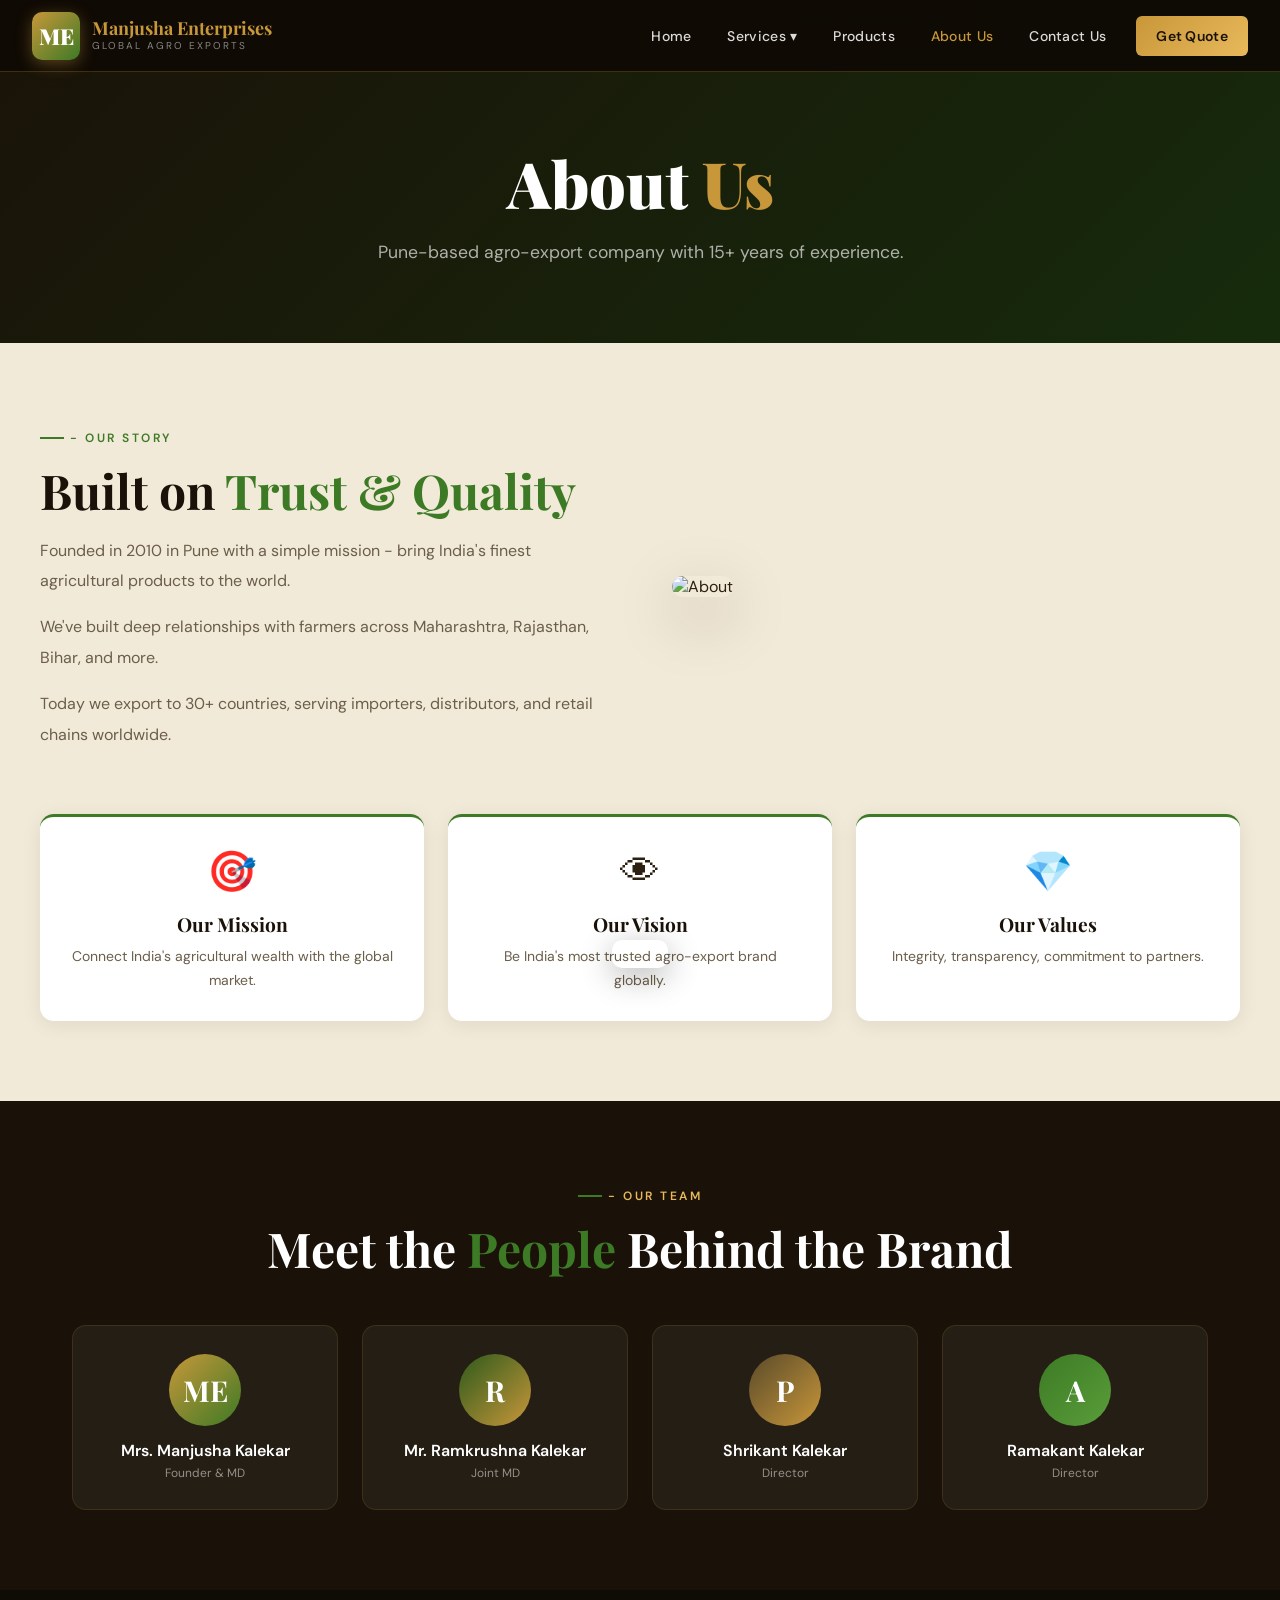
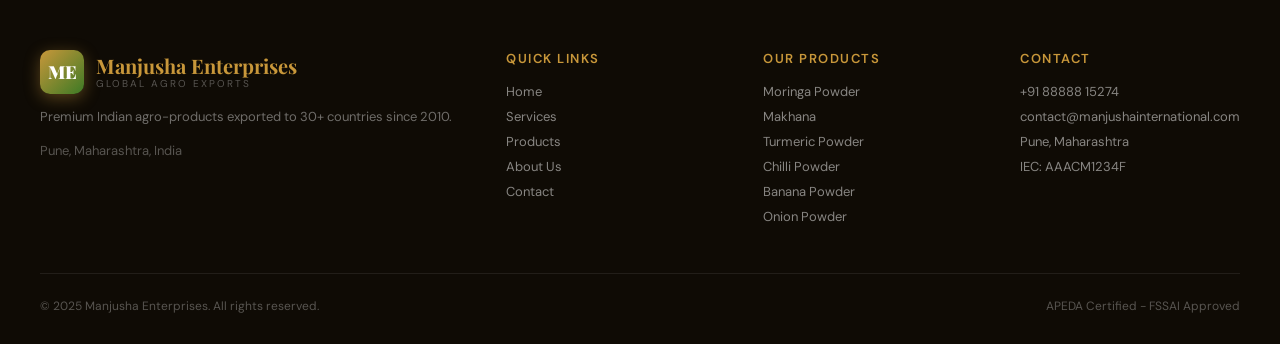
==== about.html @ edf86b92 "Modularization" ====
﻿<!DOCTYPE html>
<html lang="en">
<head>
  <meta charset="UTF-8">
  <meta name="viewport" content="width=device-width, initial-scale=1.0">
  <title>Manjusha Enterprises - Global Agro Exports</title>
  <link href="https://fonts.googleapis.com/css2?family=Playfair+Display:wght@400;600;700;900&family=DM+Sans:wght@300;400;500;600&display=swap" rel="stylesheet">
  <link rel="stylesheet" href="css/variables.css">
  <link rel="stylesheet" href="css/base.css">
  <link rel="stylesheet" href="css/navbar.css">
  <link rel="stylesheet" href="css/hero.css">
  <link rel="stylesheet" href="css/sections.css">
  <link rel="stylesheet" href="css/products.css">
  <link rel="stylesheet" href="css/services.css">
  <link rel="stylesheet" href="css/about.css">
  <link rel="stylesheet" href="css/contact.css">
  <link rel="stylesheet" href="css/footer.css">
  <link rel="stylesheet" href="css/components.css">
  <link rel="stylesheet" href="css/responsive.css">
</head>
<body>
<!-- NAVBAR -->
<nav>
  <a class="logo-wrap" href="index.html">
    <div class="logo-icon">ME</div>
    <div class="logo-text">
      <span class="logo-name">Manjusha Enterprises</span>
      <span class="logo-tagline">Global Agro Exports</span>
    </div>
  </a>
  <ul class="nav-links">
    <li><a href="index.html">Home</a></li>
    <li class="has-dropdown">
      <a href="services.html">Services &#9662;</a>
      <div class="dropdown">
        <a href="services.html#export-services">Export Services</a>
        <a href="services.html#import-services">Import Services</a>
      </div>
    </li>
    <li><a href="products.html">Products</a></li>
    <li><a href="about.html" class="active">About Us</a></li>
    <li><a href="contact.html">Contact Us</a></li>
    <li><a href="contact.html" class="nav-cta">Get Quote</a></li>
  </ul>
  <div class="hamburger" onclick="toggleMobile()"><span></span><span></span><span></span></div>
</nav>

<div class="mobile-menu" id="mobileMenu">
  <a href="index.html">Home</a>
  <a href="services.html">Services</a>
  <a href="products.html">Products</a>
  <a href="about.html">About Us</a>
  <a href="contact.html">Contact Us</a>
</div>
<div class="page-hero"><h1>About <em>Us</em></h1><p>Pune-based agro-export company with 15+ years of experience.</p></div>
<section style="background:var(--cream2);padding:80px 2rem;">
  <div class="about-full">
    <div style="display:grid;grid-template-columns:1fr 1fr;gap:4rem;align-items:center;margin-bottom:4rem;">
      <div>
        <span class="section-tag">- Our Story</span>
        <h2 class="section-title">Built on <em>Trust &amp; Quality</em></h2>
        <p style="color:var(--text-light);line-height:1.9;margin-bottom:1rem;">Founded in 2010 in Pune with a simple mission - bring India's finest agricultural products to the world.</p>
        <p style="color:var(--text-light);line-height:1.9;margin-bottom:1rem;">We've built deep relationships with farmers across Maharashtra, Rajasthan, Bihar, and more.</p>
        <p style="color:var(--text-light);line-height:1.9;">Today we export to 30+ countries, serving importers, distributors, and retail chains worldwide.</p>
      </div>
      <div><img src="https://images.unsplash.com/photo-1542838132-92c53300491e?w=800&q=80" alt="About" style="width:100%;height:380px;object-fit:cover;border-radius:16px;box-shadow:var(--shadow-deep);"></div>
    </div>
    <div class="mission-grid">
      <div class="mission-card"><span class="mission-emoji">&#127919;</span><div class="mission-title">Our Mission</div><div class="mission-text">Connect India's agricultural wealth with the global market.</div></div>
      <div class="mission-card"><span class="mission-emoji">&#128065;</span><div class="mission-title">Our Vision</div><div class="mission-text">Be India's most trusted agro-export brand globally.</div></div>
      <div class="mission-card"><span class="mission-emoji">&#128142;</span><div class="mission-title">Our Values</div><div class="mission-text">Integrity, transparency, commitment to partners.</div></div>
    </div>
  </div>
</section>
<div class="team-strip"><div style="max-width:1200px;margin:0 auto;padding:0 2rem;">
  <div style="text-align:center;margin-bottom:3rem;">
    <span class="section-tag" style="color:var(--gold-light);justify-content:center;">- Our Team</span>
    <h2 class="section-title" style="color:#fff;">Meet the <em>People</em> Behind the Brand</h2>
  </div>
  <div class="team-grid">
    <div class="team-card"><div class="team-avatar">ME</div><div class="team-name">Mrs. Manjusha Kalekar</div><div class="team-role">Founder &amp; MD</div></div>
    <div class="team-card"><div class="team-avatar" style="background:linear-gradient(135deg,var(--green),var(--gold))">R</div><div class="team-name">Mr. Ramkrushna Kalekar</div><div class="team-role">Joint MD</div></div>
    <div class="team-card"><div class="team-avatar" style="background:linear-gradient(135deg,#5A4A2A,var(--gold))">P</div><div class="team-name">Shrikant Kalekar</div><div class="team-role">Director</div></div>
    <div class="team-card"><div class="team-avatar" style="background:linear-gradient(135deg,var(--green-mid),var(--green-light))">A</div><div class="team-name">Ramakant Kalekar</div><div class="team-role">Director</div></div>
  </div>
</div></div>
<!-- FOOTER -->
<footer>
  <div class="footer-inner">
    <div class="footer-brand">
      <div class="logo-wrap" style="margin-bottom:12px;">
        <div class="logo-icon" style="width:44px;height:44px;font-size:18px;">ME</div>
        <div class="logo-text">
          <span class="logo-name">Manjusha Enterprises</span>
          <span class="logo-tagline" style="color:rgba(255,255,255,0.3);">Global Agro Exports</span>
        </div>
      </div>
      <p>Premium Indian agro-products exported to 30+ countries since 2010.</p>
      <p style="margin-top:12px; color:rgba(255,255,255,0.3);">Pune, Maharashtra, India</p>
    </div>
    <div class="footer-col">
      <h4>Quick Links</h4>
      <a href="index.html">Home</a>
      <a href="services.html">Services</a>
      <a href="products.html">Products</a>
      <a href="about.html">About Us</a>
      <a href="contact.html">Contact</a>
    </div>
    <div class="footer-col">
      <h4>Our Products</h4>
      <a href="products.html">Moringa Powder</a>
      <a href="products.html">Makhana</a>
      <a href="products.html">Turmeric Powder</a>
      <a href="products.html">Chilli Powder</a>
      <a href="products.html">Banana Powder</a>
      <a href="products.html">Onion Powder</a>
    </div>
    <div class="footer-col">
      <h4>Contact</h4>
      <a href="tel:+918888815274">+91 88888 15274</a>
      <a href="mailto:contact@manjushainternational.com">contact@manjushainternational.com</a>
      <a href="contact.html">Pune, Maharashtra</a>
      <a href="#">IEC: AAACM1234F</a>
    </div>
  </div>
  <div class="footer-bottom">
    <p>&copy; 2025 Manjusha Enterprises. All rights reserved.</p>
    <p>APEDA Certified - FSSAI Approved</p>
  </div>
</footer>

<div class="toast" id="toast"></div>
<script src="js/config.js"></script>
<script src="js/data.js"></script>
<script src="js/navigation.js"></script>
<script src="js/main.js"></script>
</body>
</html>
---- css/variables.css ----
﻿:root {
  --gold: #C8973A; --gold-light: #E8B95A;
  --dark: #1A1208; --deep: #0F0B05;
  --cream: #FAF6EE; --cream2: #F2EAD8;
  --green: #2D5A1B; --green-mid: #3D7A25; --green-light: #5A9E3A;
  --red-dot: #E63946;
  --text: #2C2010; --text-light: #6B5E4A; --white: #FFFFFF;
  --shadow: 0 8px 32px rgba(26,18,8,0.15);
  --shadow-deep: 0 20px 60px rgba(26,18,8,0.25);
}
---- css/base.css ----
﻿* { margin:0; padding:0; box-sizing:border-box; }
html { scroll-behavior:smooth; }
body { font-family:'DM Sans',sans-serif; background:var(--cream); color:var(--text); overflow-x:hidden; }
section { padding:80px 2rem; }
.container { max-width:1200px; margin:0 auto; }
@keyframes fadeInUp { from{opacity:0;transform:translateY(30px)} to{opacity:1;transform:translateY(0)} }
@keyframes fadeInRight { from{opacity:0;transform:translateX(30px)} to{opacity:1;transform:translateX(0)} }
---- css/navbar.css ----
﻿nav {
  position:fixed; top:0; left:0; right:0; z-index:1000;
  background:rgba(15,11,5,0.96); backdrop-filter:blur(12px);
  border-bottom:1px solid rgba(200,151,58,0.25);
  padding:0 2rem; display:flex; align-items:center; justify-content:space-between; height:72px;
}
.logo-wrap { display:flex; align-items:center; gap:12px; text-decoration:none; }
.logo-icon {
  width:48px; height:48px; background:linear-gradient(135deg,var(--gold),var(--green-mid));
  border-radius:10px; display:flex; align-items:center; justify-content:center;
  font-family:'Playfair Display',serif; font-size:22px; font-weight:900; color:white;
  box-shadow:0 4px 16px rgba(200,151,58,0.4);
}
.logo-text { display:flex; flex-direction:column; }
.logo-name { font-family:'Playfair Display',serif; font-size:18px; font-weight:700; color:var(--gold); line-height:1.1; }
.logo-tagline { font-size:10px; color:rgba(255,255,255,0.5); letter-spacing:2px; text-transform:uppercase; }
.nav-links { display:flex; align-items:center; gap:0; list-style:none; }
.nav-links li { position:relative; }
.nav-links a {
  display:block; padding:0 18px; height:72px; line-height:72px;
  color:rgba(255,255,255,0.85); text-decoration:none; font-size:14px; font-weight:500;
  letter-spacing:0.3px; transition:color 0.2s,background 0.2s;
}
.nav-links a:hover { color:var(--gold); background:rgba(200,151,58,0.08); }
.nav-links a.active { color:var(--gold); }
.has-dropdown:hover .dropdown { display:block; }
.dropdown {
  display:none; position:absolute; top:72px; left:0;
  background:rgba(15,11,5,0.98); border:1px solid rgba(200,151,58,0.2);
  border-top:2px solid var(--gold); min-width:200px;
  box-shadow:0 16px 40px rgba(0,0,0,0.4); border-radius:0 0 8px 8px;
}
.dropdown a { height:auto; line-height:1.4; padding:12px 20px; font-size:13px; display:flex; align-items:center; gap:8px; }
.dropdown a::before { content:'\2192'; color:var(--gold); font-size:11px; }
.nav-cta {
  background:linear-gradient(135deg,var(--gold),var(--gold-light)) !important;
  color:var(--dark) !important; font-weight:600 !important; border-radius:6px; margin-left:12px;
  padding:0 20px !important; height:40px !important; line-height:40px !important; align-self:center;
}
.nav-cta:hover { opacity:0.9; }
.hamburger { display:none; flex-direction:column; gap:5px; cursor:pointer; padding:4px; }
.hamburger span { display:block; width:24px; height:2px; background:var(--gold); border-radius:2px; transition:0.3s; }
.mobile-menu {
  position:fixed; inset:0; top:72px; background:rgba(15,11,5,0.98); z-index:999;
  padding:2rem; display:flex; flex-direction:column; transform:translateX(100%); transition:transform 0.3s;
}
.mobile-menu.open { transform:translateX(0); }
.mobile-menu a {
  color:rgba(255,255,255,0.8); text-decoration:none; font-size:18px; padding:16px 0;
  border-bottom:1px solid rgba(255,255,255,0.06); font-weight:500;
}
.mobile-menu a:hover { color:var(--gold); }
---- css/hero.css ----
﻿.banner-slider { position:relative; overflow:hidden; height:100vh; min-height:600px; }
.slide { position:absolute; inset:0; opacity:0; transition:opacity 0.8s ease; display:flex; align-items:center; }
.slide.active-slide { opacity:1; }
.slide-bg { position:absolute; inset:0; background-size:cover; background-position:center; }
.slide-overlay { position:absolute; inset:0; background:linear-gradient(120deg,rgba(15,11,5,0.85) 0%,rgba(15,11,5,0.4) 100%); }
.slide-content { position:relative; z-index:2; max-width:1200px; margin:0 auto; padding:100px 2rem 0; width:100%; }
.slide-content h1 { font-family:'Playfair Display',serif; font-size:clamp(2.5rem,5vw,4.2rem); font-weight:900; color:#fff; line-height:1.1; margin-bottom:1.2rem; max-width:620px; }
.slide-content h1 em { color:var(--gold); font-style:normal; }
.slide-content p { color:rgba(255,255,255,0.75); font-size:1.05rem; max-width:480px; line-height:1.8; margin-bottom:1.8rem; }
.hero-badge { display:inline-flex; align-items:center; gap:8px; background:rgba(200,151,58,0.15); border:1px solid rgba(200,151,58,0.3); color:var(--gold); padding:6px 16px; border-radius:100px; font-size:12px; font-weight:600; letter-spacing:2px; text-transform:uppercase; margin-bottom:1.5rem; }
.hero-buttons { display:flex; gap:1rem; flex-wrap:wrap; }
.slider-dots { position:absolute; bottom:32px; left:50%; transform:translateX(-50%); display:flex; gap:8px; z-index:10; }
.s-dot { width:8px; height:8px; border-radius:50%; background:rgba(255,255,255,0.35); cursor:pointer; transition:all 0.3s; border:none; }
.s-dot.active { background:var(--gold); width:24px; border-radius:4px; }
---- css/sections.css ----
﻿.section-tag { display:inline-flex; align-items:center; gap:6px; color:var(--green-mid); font-size:12px; font-weight:600; letter-spacing:2.5px; text-transform:uppercase; margin-bottom:1rem; }
.section-tag::before { content:''; display:block; width:24px; height:2px; background:var(--green-mid); }
.section-title { font-family:'Playfair Display',serif; font-size:clamp(2rem,4vw,3rem); font-weight:700; color:var(--dark); line-height:1.2; margin-bottom:1rem; }
.section-title em { color:var(--green-mid); font-style:normal; }
.section-sub { font-size:1.05rem; color:var(--text-light); line-height:1.8; max-width:600px; margin-bottom:3rem; }
.page-hero { background:linear-gradient(135deg,var(--dark) 0%,#162b0c 100%); padding:140px 2rem 80px; text-align:center; }
.page-hero h1 { font-family:'Playfair Display',serif; font-size:clamp(2.5rem,5vw,4rem); font-weight:900; color:var(--white); margin-bottom:1rem; }
.page-hero h1 em { color:var(--gold); font-style:normal; }
.page-hero p { color:rgba(255,255,255,0.65); font-size:1.1rem; max-width:600px; margin:0 auto; }
.certifications { background:var(--cream); padding:40px 2rem; border-top:1px solid rgba(200,151,58,0.15); }
.cert-row { max-width:1200px; margin:0 auto; display:flex; align-items:center; justify-content:center; gap:3rem; flex-wrap:wrap; }
.cert-badge { display:flex; align-items:center; gap:8px; font-size:13px; font-weight:600; color:var(--text-light); }
.cert-badge span { font-size:1.4rem; }
.about-strip { background:var(--dark); padding:80px 2rem; }
.about-inner { max-width:1200px; margin:0 auto; display:grid; grid-template-columns:1fr 1fr; gap:5rem; align-items:center; }
.about-img-wrap { position:relative; }
.about-img-wrap img { width:100%; height:420px; object-fit:cover; border-radius:16px; box-shadow:var(--shadow-deep); }
.about-badge-float { position:absolute; bottom:-20px; right:-20px; background:var(--gold); color:var(--dark); border-radius:12px; padding:16px 20px; font-family:'Playfair Display',serif; font-weight:700; font-size:14px; text-align:center; box-shadow:0 8px 24px rgba(200,151,58,0.4); }
.about-badge-float strong { display:block; font-size:2rem; }
.about-text .section-title { color:var(--white); }
.about-text .section-sub { color:rgba(255,255,255,0.65); }
.about-features { display:flex; flex-direction:column; gap:14px; margin-top:1.5rem; }
.feat-item { display:flex; align-items:flex-start; gap:12px; background:rgba(255,255,255,0.05); border:1px solid rgba(200,151,58,0.15); border-radius:10px; padding:14px 16px; }
.feat-icon { width:36px; height:36px; min-width:36px; background:rgba(200,151,58,0.15); border-radius:8px; display:flex; align-items:center; justify-content:center; font-size:16px; }
.feat-title { font-weight:600; color:var(--white); font-size:14px; }
.feat-desc { font-size:12px; color:rgba(255,255,255,0.5); margin-top:2px; }
.world-section { background:linear-gradient(160deg,var(--dark) 0%,#1a2e10 100%); padding:80px 2rem; text-align:center; }
.world-section .section-title { color:var(--white); }
.world-section .section-sub { color:rgba(255,255,255,0.6); margin:0 auto 3rem; }
.map-container { position:relative; max-width:900px; margin:0 auto; background:rgba(255,255,255,0.03); border:1px solid rgba(200,151,58,0.15); border-radius:20px; padding:2rem; box-shadow:0 0 60px rgba(45,90,27,0.3); }
.world-svg { width:100%; height:auto; }
@keyframes pulse-red { 0%{r:5;opacity:1} 50%{r:7;opacity:0.7} 100%{r:5;opacity:1} }
.country-tags { display:flex; flex-wrap:wrap; gap:8px; justify-content:center; margin-top:2rem; }
.c-tag { background:rgba(200,151,58,0.12); border:1px solid rgba(200,151,58,0.25); color:var(--gold); font-size:12px; font-weight:500; padding:5px 14px; border-radius:100px; }
---- css/products.css ----
﻿.products-section { background:var(--cream2); padding:80px 2rem; }
.products-grid { display:grid; grid-template-columns:repeat(auto-fill,minmax(260px,1fr)); gap:24px; margin-bottom:3rem; }
.prod-card { background:var(--white); border-radius:16px; overflow:hidden; box-shadow:0 4px 20px rgba(26,18,8,0.08); transition:transform 0.3s,box-shadow 0.3s; cursor:pointer; }
.prod-card:hover { transform:translateY(-6px); box-shadow:0 16px 48px rgba(26,18,8,0.16); }
.prod-img { position:relative; overflow:hidden; }
.prod-img img { width:100%; height:200px; object-fit:cover; transition:transform 0.4s; }
.prod-card:hover .prod-img img { transform:scale(1.06); }
.prod-tag { position:absolute; top:12px; right:12px; background:var(--green); color:white; font-size:10px; font-weight:600; letter-spacing:1px; text-transform:uppercase; padding:4px 10px; border-radius:100px; }
.prod-info { padding:18px 20px; }
.prod-name { font-family:'Playfair Display',serif; font-size:1.15rem; font-weight:700; color:var(--dark); margin-bottom:6px; }
.prod-desc { font-size:13px; color:var(--text-light); line-height:1.6; }
.prod-footer { display:flex; align-items:center; justify-content:space-between; margin-top:14px; padding-top:14px; border-top:1px solid var(--cream2); }
.prod-origin { font-size:11px; color:var(--green-mid); font-weight:600; display:flex; align-items:center; gap:4px; }
.prod-btn { background:var(--green); color:white; font-size:12px; font-weight:600; padding:6px 14px; border-radius:6px; text-decoration:none; transition:background 0.2s; border:none; cursor:pointer; }
.prod-btn:hover { background:var(--green-mid); }
.view-all-wrap { text-align:center; margin-top:1rem; }
---- css/services.css ----
﻿.services-grid { max-width:1200px; margin:0 auto; display:grid; grid-template-columns:repeat(auto-fill,minmax(340px,1fr)); gap:28px; }
.service-card { background:var(--white); border-radius:16px; overflow:hidden; box-shadow:0 4px 20px rgba(26,18,8,0.08); transition:transform 0.3s,box-shadow 0.3s; }
.service-card:hover { transform:translateY(-6px); box-shadow:0 16px 48px rgba(26,18,8,0.14); }
.svc-img { width:100%; height:200px; object-fit:cover; }
.svc-body { padding:24px; }
.svc-icon { width:48px; height:48px; border-radius:10px; background:linear-gradient(135deg,var(--green),var(--green-light)); display:flex; align-items:center; justify-content:center; font-size:22px; margin-bottom:14px; box-shadow:0 4px 12px rgba(45,90,27,0.3); }
.svc-title { font-family:'Playfair Display',serif; font-size:1.25rem; font-weight:700; color:var(--dark); margin-bottom:8px; }
.svc-desc { color:var(--text-light); font-size:14px; line-height:1.7; }
.svc-list { margin-top:14px; padding-left:0; list-style:none; display:flex; flex-direction:column; gap:6px; }
.svc-list li { font-size:13px; color:var(--text-light); display:flex; align-items:center; gap:8px; }
.svc-list li::before { content:'\2713'; color:var(--green-mid); font-weight:700; }
---- css/about.css ----
﻿.about-full { max-width:1200px; margin:0 auto; }
.mission-grid { display:grid; grid-template-columns:repeat(3,1fr); gap:24px; margin-top:3rem; }
.mission-card { background:var(--white); border-radius:14px; padding:28px; box-shadow:0 4px 20px rgba(26,18,8,0.08); border-top:3px solid var(--green-mid); text-align:center; }
.mission-emoji { font-size:2.5rem; margin-bottom:14px; display:block; }
.mission-title { font-family:'Playfair Display',serif; font-size:1.2rem; font-weight:700; color:var(--dark); margin-bottom:8px; }
.mission-text { font-size:14px; color:var(--text-light); line-height:1.7; }
.team-strip { background:var(--dark); padding:80px 2rem; }
.team-grid { max-width:1200px; margin:0 auto; display:grid; grid-template-columns:repeat(auto-fill,minmax(220px,1fr)); gap:24px; }
.team-card { background:rgba(255,255,255,0.05); border:1px solid rgba(200,151,58,0.15); border-radius:14px; padding:28px 20px; text-align:center; transition:border-color 0.3s; }
.team-card:hover { border-color:var(--gold); }
.team-avatar { width:72px; height:72px; border-radius:50%; margin:0 auto 14px; background:linear-gradient(135deg,var(--gold),var(--green-mid)); display:flex; align-items:center; justify-content:center; font-family:'Playfair Display',serif; font-size:1.8rem; font-weight:700; color:white; }
.team-name { font-weight:600; color:var(--white); margin-bottom:4px; }
.team-role { font-size:12px; color:rgba(255,255,255,0.5); }
---- css/contact.css ----
﻿.contact-grid { max-width:1200px; margin:0 auto; display:grid; grid-template-columns:1fr 1.6fr; gap:4rem; align-items:start; }
.contact-info h3 { font-family:'Playfair Display',serif; font-size:1.6rem; font-weight:700; color:var(--dark); margin-bottom:1.5rem; }
.contact-items { display:flex; flex-direction:column; gap:20px; }
.contact-item { display:flex; align-items:flex-start; gap:14px; }
.ci-icon { width:44px; height:44px; min-width:44px; background:linear-gradient(135deg,var(--green),var(--green-light)); border-radius:10px; display:flex; align-items:center; justify-content:center; font-size:18px; box-shadow:0 4px 12px rgba(45,90,27,0.3); }
.ci-label { font-size:11px; font-weight:600; color:var(--text-light); text-transform:uppercase; letter-spacing:1px; }
.ci-val { font-size:15px; color:var(--dark); font-weight:500; margin-top:2px; }
.query-section { background:var(--cream2); padding:80px 2rem; }
.form-wrapper { max-width:780px; margin:0 auto; background:var(--white); border-radius:20px; padding:48px; box-shadow:var(--shadow-deep); border:1px solid rgba(200,151,58,0.15); }
.form-grid { display:grid; grid-template-columns:1fr 1fr; gap:20px; }
.form-group { display:flex; flex-direction:column; gap:6px; }
.form-group.full { grid-column:1/-1; }
.form-group label { font-size:13px; font-weight:600; color:var(--text); }
.form-group input,.form-group select,.form-group textarea { padding:12px 16px; border:1.5px solid #E0D8CC; border-radius:8px; font-family:'DM Sans',sans-serif; font-size:14px; color:var(--text); background:var(--cream); outline:none; transition:border-color 0.2s; }
.form-group input:focus,.form-group select:focus,.form-group textarea:focus { border-color:var(--green-mid); }
.form-group textarea { resize:vertical; min-height:120px; }
.form-submit { margin-top:24px; text-align:center; }
.form-submit button { background:linear-gradient(135deg,var(--green),var(--green-mid)); color:white; font-size:15px; font-weight:700; padding:15px 48px; border:none; border-radius:10px; cursor:pointer; transition:transform 0.2s,box-shadow 0.2s; box-shadow:0 6px 24px rgba(45,90,27,0.35); font-family:'DM Sans',sans-serif; }
.form-submit button:hover { transform:translateY(-2px); box-shadow:0 10px 32px rgba(45,90,27,0.4); }
.form-submit button:disabled { opacity:0.6; cursor:not-allowed; transform:none; }
.field-error { border-color:#c0392b !important; }
.error-msg { color:#c0392b; font-size:11px; margin-top:2px; }
---- css/footer.css ----
﻿footer { background:var(--deep); color:rgba(255,255,255,0.6); padding:60px 2rem 30px; }
.footer-inner { max-width:1200px; margin:0 auto; display:grid; grid-template-columns:2fr 1fr 1fr 1fr; gap:3rem; padding-bottom:40px; border-bottom:1px solid rgba(255,255,255,0.08); margin-bottom:24px; }
.footer-brand .logo-name { font-size:20px; }
.footer-brand p { font-size:13px; line-height:1.7; margin-top:12px; color:rgba(255,255,255,0.4); }
.footer-col h4 { color:var(--gold); font-size:13px; font-weight:600; letter-spacing:1.5px; text-transform:uppercase; margin-bottom:16px; }
.footer-col a { display:block; color:rgba(255,255,255,0.5); font-size:13px; text-decoration:none; margin-bottom:8px; transition:color 0.2s; }
.footer-col a:hover { color:var(--gold); }
.footer-bottom { max-width:1200px; margin:0 auto; display:flex; justify-content:space-between; align-items:center; flex-wrap:wrap; gap:1rem; }
.footer-bottom p { font-size:12px; color:rgba(255,255,255,0.3); }
---- css/components.css ----
﻿.btn-primary { background:linear-gradient(135deg,var(--gold),var(--gold-light)); color:var(--dark); padding:14px 32px; border-radius:8px; font-weight:700; font-size:15px; text-decoration:none; border:none; cursor:pointer; transition:transform 0.2s,box-shadow 0.2s; box-shadow:0 6px 24px rgba(200,151,58,0.4); display:inline-flex; align-items:center; gap:8px; }
.btn-primary:hover { transform:translateY(-2px); box-shadow:0 10px 32px rgba(200,151,58,0.5); }
.btn-outline { background:transparent; color:var(--white); padding:14px 32px; border-radius:8px; font-weight:600; font-size:15px; text-decoration:none; border:1.5px solid rgba(255,255,255,0.35); cursor:pointer; transition:all 0.2s; display:inline-flex; align-items:center; gap:8px; }
.btn-outline:hover { border-color:var(--gold); color:var(--gold); background:rgba(200,151,58,0.08); }
.toast { position:fixed; bottom:32px; left:50%; transform:translateX(-50%) translateY(100px); padding:14px 28px; border-radius:10px; font-weight:600; font-size:14px; box-shadow:0 8px 32px rgba(0,0,0,0.3); z-index:9999; transition:transform 0.4s; color:white; }
.toast.toast-success { background:var(--green); }
.toast.toast-error { background:#c0392b; }
.toast.show { transform:translateX(-50%) translateY(0); }
---- css/responsive.css ----
﻿@media(max-width:900px) {
  .about-inner,.contact-grid { grid-template-columns:1fr; }
  .footer-inner { grid-template-columns:1fr 1fr; }
  .mission-grid { grid-template-columns:1fr; }
  .form-grid { grid-template-columns:1fr; }
}
@media(max-width:768px) {
  .nav-links { display:none; }
  .hamburger { display:flex; }
  nav .nav-cta { display:none; }
  .footer-inner { grid-template-columns:1fr; }
}
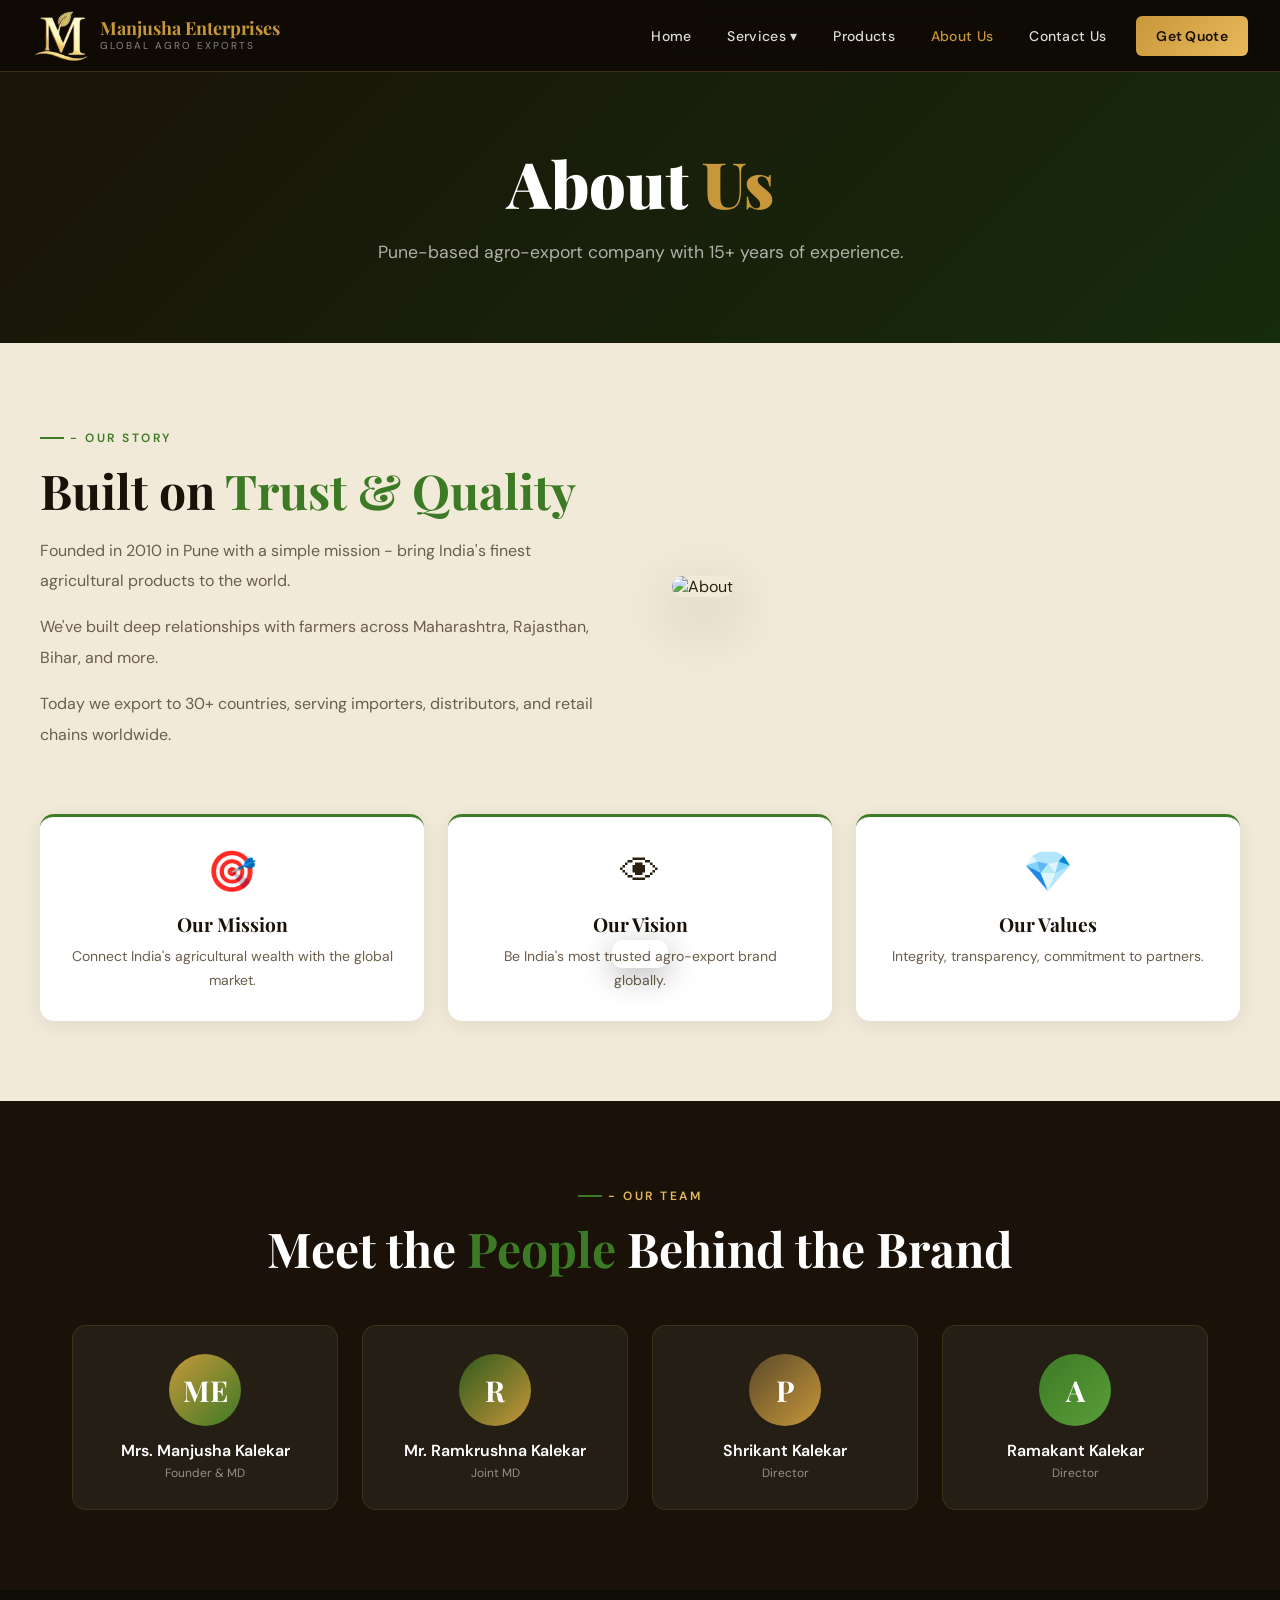
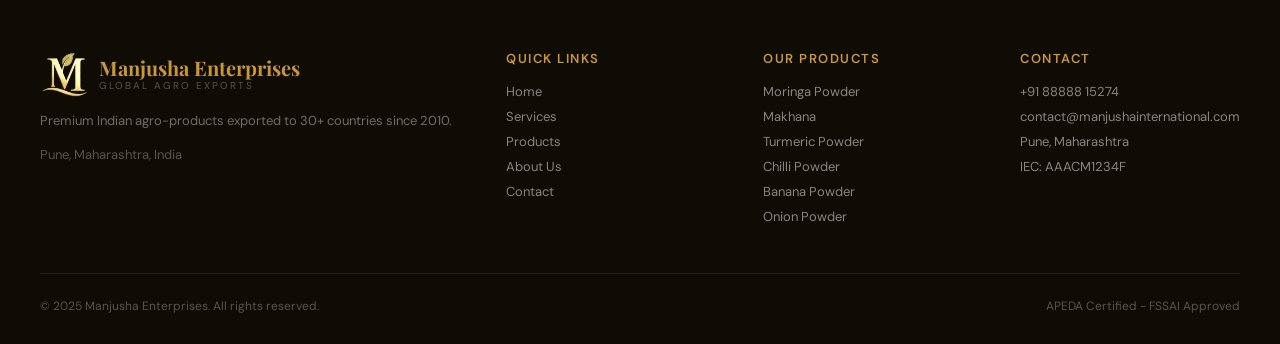
==== commit b1a4235b: "logo Update" ====
--- a/about.html
+++ b/about.html
@@ -22,7 +22,7 @@
 <!-- NAVBAR -->
 <nav>
   <a class="logo-wrap" href="index.html">
-    <div class="logo-icon">ME</div>
+    <img src="images/logo.png" alt="Manjusha Enterprises" class="logo-img">
     <div class="logo-text">
       <span class="logo-name">Manjusha Enterprises</span>
       <span class="logo-tagline">Global Agro Exports</span>
@@ -89,7 +89,7 @@
   <div class="footer-inner">
     <div class="footer-brand">
       <div class="logo-wrap" style="margin-bottom:12px;">
-        <div class="logo-icon" style="width:44px;height:44px;font-size:18px;">ME</div>
+        <img src="images/logo.png" alt="Manjusha Enterprises" class="logo-img" style="height:48px;">
         <div class="logo-text">
           <span class="logo-name">Manjusha Enterprises</span>
           <span class="logo-tagline" style="color:rgba(255,255,255,0.3);">Global Agro Exports</span>
--- a/css/navbar.css
+++ b/css/navbar.css
@@ -4,12 +4,9 @@
   border-bottom:1px solid rgba(200,151,58,0.25);
   padding:0 2rem; display:flex; align-items:center; justify-content:space-between; height:72px;
 }
-.logo-wrap { display:flex; align-items:center; gap:12px; text-decoration:none; }
-.logo-icon {
-  width:48px; height:48px; background:linear-gradient(135deg,var(--gold),var(--green-mid));
-  border-radius:10px; display:flex; align-items:center; justify-content:center;
-  font-family:'Playfair Display',serif; font-size:22px; font-weight:900; color:white;
-  box-shadow:0 4px 16px rgba(200,151,58,0.4);
+.logo-wrap { display:flex; align-items:center; gap:10px; text-decoration:none; }
+.logo-img {
+  height:56px; width:auto; object-fit:contain;
 }
 .logo-text { display:flex; flex-direction:column; }
 .logo-name { font-family:'Playfair Display',serif; font-size:18px; font-weight:700; color:var(--gold); line-height:1.1; }
